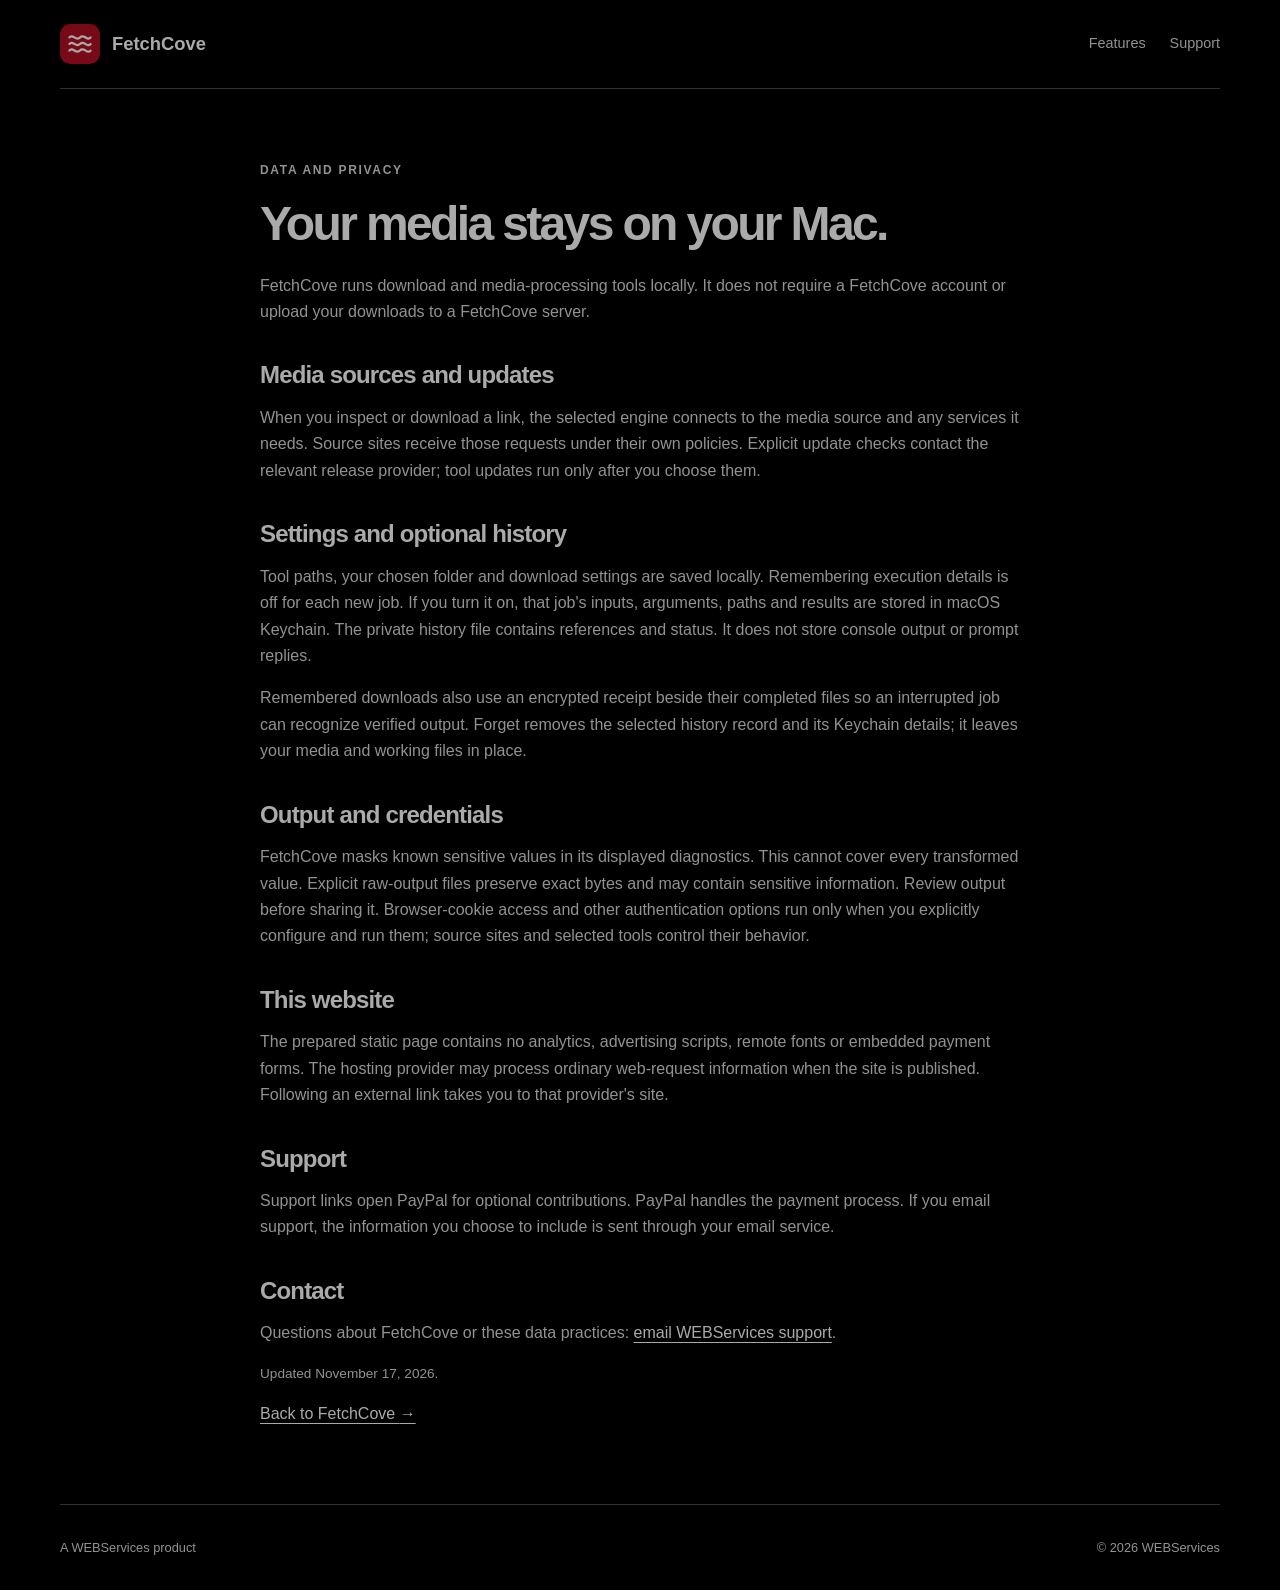
==== docs/privacy.html @ ca46fa92 "Publish FetchCove preview site and funding link" ====
<!doctype html>
<html lang="en">
<head><meta charset="utf-8"><meta name="viewport" content="width=device-width, initial-scale=1"><title>FetchCove — Data and privacy</title><meta name="description" content="How FetchCove handles local settings, optional job history, media sources and external support payments."><meta name="theme-color" content="#000000"><link rel="icon" href="assets/fetchcove.svg" type="image/svg+xml"><link rel="stylesheet" href="styles.css"></head>
<body>
<a class="skip" href="#main">Skip to content</a>
<header class="wrap site-header"><a class="brand" href="./"><img src="assets/fetchcove.svg" width="40" height="40" alt="">FetchCove</a><nav aria-label="Main navigation"><a href="index.html#features">Features</a><a href="index.html#support">Support</a></nav></header>
<main id="main" class="wrap prose">
  <p class="eyebrow">Data and privacy</p><h1>Your media stays on your Mac.</h1>
  <p>FetchCove runs download and media-processing tools locally. It does not require a FetchCove account or upload your downloads to a FetchCove server.</p>
  <h2>Media sources and updates</h2><p>When you inspect or download a link, the selected engine connects to the media source and any services it needs. Source sites receive those requests under their own policies. Explicit update checks contact the relevant release provider; tool updates run only after you choose them.</p>
  <h2>Settings and optional history</h2><p>Tool paths, your chosen folder and download settings are saved locally. Remembering execution details is off for each new job. If you turn it on, that job's inputs, arguments, paths and results are stored in macOS Keychain. The private history file contains references and status. It does not store console output or prompt replies.</p>
  <p>Remembered downloads also use an encrypted receipt beside their completed files so an interrupted job can recognize verified output. Forget removes the selected history record and its Keychain details; it leaves your media and working files in place.</p>
  <h2>Output and credentials</h2><p>FetchCove masks known sensitive values in its displayed diagnostics. This cannot cover every transformed value. Explicit raw-output files preserve exact bytes and may contain sensitive information. Review output before sharing it. Browser-cookie access and other authentication options run only when you explicitly configure and run them; source sites and selected tools control their behavior.</p>
  <h2>This website</h2><p>The prepared static page contains no analytics, advertising scripts, remote fonts or embedded payment forms. The hosting provider may process ordinary web-request information when the site is published. Following an external link takes you to that provider's site.</p>
  <h2>Support</h2><p>Support links open PayPal for optional contributions. PayPal handles the payment process. If you email support, the information you choose to include is sent through your email service.</p>
  <h2>Contact</h2><p>Questions about FetchCove or these data practices: <a href="mailto:beacons_mobile_9k@icloud.com">email WEBServices support</a>.</p>
  <p class="small">Updated November 17, 2026.</p><p><a href="index.html">Back to FetchCove <span aria-hidden="true">→</span></a></p>
</main>
<footer class="wrap site-footer"><span>A WEBServices product</span><span>© 2026 WEBServices</span></footer>
</body></html>
---- docs/styles.css ----
:root {
  color-scheme: dark;
  --bg: #000000;
  --panel: #101215;
  --raised: #171b20;
  --text: #aaaaaa;
  --muted: #929292;
  --line: #30343a;
  --red: #780a17;
  --blue: #142f58;
  --purple: #3e1a6c;
  font-family: -apple-system, BlinkMacSystemFont, "SF Pro Display", "Segoe UI", sans-serif;
}
* { box-sizing: border-box; }
html { scroll-behavior: smooth; scroll-padding-top: 2rem; }
body { margin: 0; background: var(--bg); color: var(--text); line-height: 1.65; -webkit-font-smoothing: antialiased; }
a { color: var(--text); text-underline-offset: .22em; }
a:hover { color: var(--text); text-decoration-thickness: 2px; }
a:focus-visible, button:focus-visible { outline: 3px solid var(--text); outline-offset: 5px; border-radius: 4px; }
.wrap { width: min(1160px, calc(100% - 64px)); margin-inline: auto; }
.skip { position: absolute; top: -100px; left: 20px; z-index: 10; padding: 12px 16px; background: var(--panel); }
.skip:focus { top: 12px; }
.site-header { display: flex; align-items: center; justify-content: space-between; gap: 24px; padding-block: 24px; border-bottom: 1px solid var(--line); }
.brand { display: flex; align-items: center; gap: 12px; color: var(--text); font-size: 1.15rem; font-weight: 750; text-decoration: none; }
.brand img { display: block; border-radius: 9px; }
nav { display: flex; flex-wrap: wrap; gap: 24px; }
nav a { color: var(--muted); text-decoration: none; font-size: .9rem; }
.hero { display: grid; grid-template-columns: .85fr 1.15fr; gap: 40px; align-items: center; padding-block: 76px 80px; }
.hero-copy { min-width: 0; }
.hero-icon { display: block; margin-bottom: 24px; }
.eyebrow, .number { font-size: .75rem; letter-spacing: .14em; text-transform: uppercase; color: var(--muted); font-weight: 700; }
h1 { font-size: clamp(2.8rem, 4.4vw, 4.5rem); line-height: 1.04; letter-spacing: -.055em; margin: 18px 0 24px; }
h2 { font-size: clamp(1.9rem, 3vw, 2.7rem); line-height: 1.15; letter-spacing: -.035em; margin: 12px 0 30px; }
h3 { font-size: 1.2rem; margin: 12px 0; }
.intro { font-size: 1.15rem; color: var(--muted); max-width: 34rem; }
.actions { display: flex; align-items: center; gap: 14px; flex-wrap: wrap; margin-top: 26px; }
.hero-copy .actions { flex-direction: column; align-items: flex-start; gap: 12px; }
.button { display: inline-flex; align-items: center; justify-content: center; gap: 10px; min-height: 48px; padding: 12px 18px; border: 1px solid transparent; border-radius: 12px; color: var(--text); text-decoration: none; font: inherit; font-weight: 650; line-height: 1.35; }
.primary { background: var(--red); }
.secondary { background: var(--blue); }
.support-accent { background: var(--purple); }
.button:hover { color: var(--text); border-color: var(--muted); text-decoration: none; }
.button:disabled { color: var(--text); cursor: not-allowed; opacity: 1; -webkit-text-fill-color: var(--text); }
.button:disabled:hover { border-color: transparent; }
.small { font-size: .85rem; color: var(--muted); }
.hero-art { min-width: 0; width: 100%; max-width: 480px; margin: 0 auto; }
figcaption { text-align: center; color: var(--muted); font-size: .8rem; margin-top: 14px; line-height: 1.5; }
.workflow-art { overflow: hidden; border: 1px solid var(--line); border-radius: 18px; background: var(--panel); box-shadow: 0 24px 70px rgba(0, 0, 0, .45); }
.art-top { display: flex; align-items: center; justify-content: space-between; gap: 12px; padding: 16px; border-bottom: 1px solid var(--line); font-size: .75rem; }
.window-dots { color: var(--muted); letter-spacing: 3px; }
.art-badge { border: 1px solid var(--line); padding: 3px 8px; border-radius: 6px; color: var(--muted); }
.art-body { padding: 28px; }
.art-body h2 { font-size: clamp(1.8rem, 3vw, 2.6rem); margin-bottom: 22px; }
.art-link { display: flex; justify-content: space-between; padding: 15px; border: 1px solid var(--line); border-radius: 9px; background: var(--bg); color: var(--muted); font-size: .85rem; }
.art-choices { display: grid; grid-template-columns: 1fr 1fr; gap: 12px; margin: 18px 0; }
.art-choices div { display: flex; flex-direction: column; gap: 6px; border: 1px solid var(--line); border-radius: 10px; padding: 15px; }
.art-choices div:first-child { border-color: #71414a; }
.art-choices span { font-size: 1.5rem; }
.art-choices strong { font-size: .9rem; }
.art-choices small { font-size: .7rem; color: var(--muted); }
.art-row { display: flex; justify-content: space-between; flex-wrap: wrap; gap: 8px; padding: 12px 0; border-top: 1px solid var(--line); font-size: .75rem; }
.art-row span { color: var(--muted); }
.art-action { display: flex; justify-content: space-between; gap: 12px; margin-top: 16px; padding: 15px; border-radius: 10px; background: var(--red); font-size: .85rem; font-weight: 650; }
.release-panel { display: flex; align-items: center; justify-content: space-between; gap: 32px; padding: 28px 32px; border: 1px solid var(--line); border-left: 3px solid #71414a; border-radius: 14px; background: var(--panel); }
.release-panel h2 { font-size: 1.55rem; margin: 6px 0 10px; }
.release-panel p { max-width: 700px; margin: 0; color: var(--muted); }
.release-panel .button { flex-shrink: 0; }
.section { padding-block: 72px; }
.section + .section { border-top: 1px solid var(--line); }
.features { display: grid; grid-template-columns: repeat(3, minmax(0, 1fr)); border: 1px solid var(--line); border-radius: 16px; overflow: hidden; }
.features article { padding: 28px; background: var(--panel); }
.features article + article { border-left: 1px solid var(--line); }
.features p, .section-intro, .quiet-panel p, .prose p, .detail-card p, .detail-card li { color: var(--muted); }
.features p { margin-bottom: 0; }
.section-intro { max-width: 720px; }
.screenshot-grid { display: grid; grid-template-columns: repeat(2, minmax(0, 1fr)); gap: 28px; margin-top: 30px; }
.app-capture { margin: 32px 0 0; }
.app-capture img { display: block; width: 100%; height: auto; border: 1px solid var(--line); border-radius: 14px; }
.detail-card { min-width: 0; padding: 28px; border: 1px solid var(--line); border-radius: 14px; background: var(--panel); }
.detail-card ol { padding-left: 22px; }
.detail-card li + li { margin-top: 15px; }
.quiet-panel { display: grid; grid-template-columns: 1fr 1fr; gap: 44px; padding: 36px; background: var(--panel); border: 1px solid var(--line); border-radius: 16px; }
.quiet-panel h2 { margin: 0; }
.quiet-panel p:first-child { margin-top: 0; }
.site-footer { display: flex; align-items: center; flex-wrap: wrap; gap: 24px; justify-content: space-between; padding-block: 32px; border-top: 1px solid var(--line); font-size: .8rem; color: var(--muted); }
.site-footer nav { gap: 18px; }
.site-footer nav a { font-size: .8rem; }
.prose { max-width: 760px; padding-block: 60px; }
.prose h1 { font-size: 3rem; }
.prose h2 { font-size: 1.5rem; margin-top: 36px; margin-bottom: 16px; }
@media (max-width: 980px) {
  .hero { grid-template-columns: 1fr; gap: 30px; }
  .hero-copy { max-width: 700px; }
  .hero-icon { width: 96px; height: 96px; }
  .release-panel { align-items: flex-start; flex-direction: column; }
  .features { grid-template-columns: 1fr; }
  .features article + article { border-left: 0; border-top: 1px solid var(--line); }
}
@media (max-width: 640px) {
  .screenshot-grid { grid-template-columns: 1fr; }
  .wrap { width: calc(100% - 36px); }
  .site-header { flex-wrap: wrap; gap: 16px; }
  nav { gap: 18px; }
  .hero { padding-block: 44px; }
  h1 { font-size: clamp(2.5rem, 9vw, 3.5rem); }
  .section { padding-block: 44px; }
  .quiet-panel { grid-template-columns: 1fr; padding: 24px; gap: 24px; }
  .release-panel { padding: 24px; }
  .site-footer { align-items: flex-start; flex-direction: column; }
  .prose h1 { font-size: 2.4rem; }
  .art-body { padding: 20px; }
}
@media (prefers-reduced-motion: reduce) { html { scroll-behavior: auto; } }
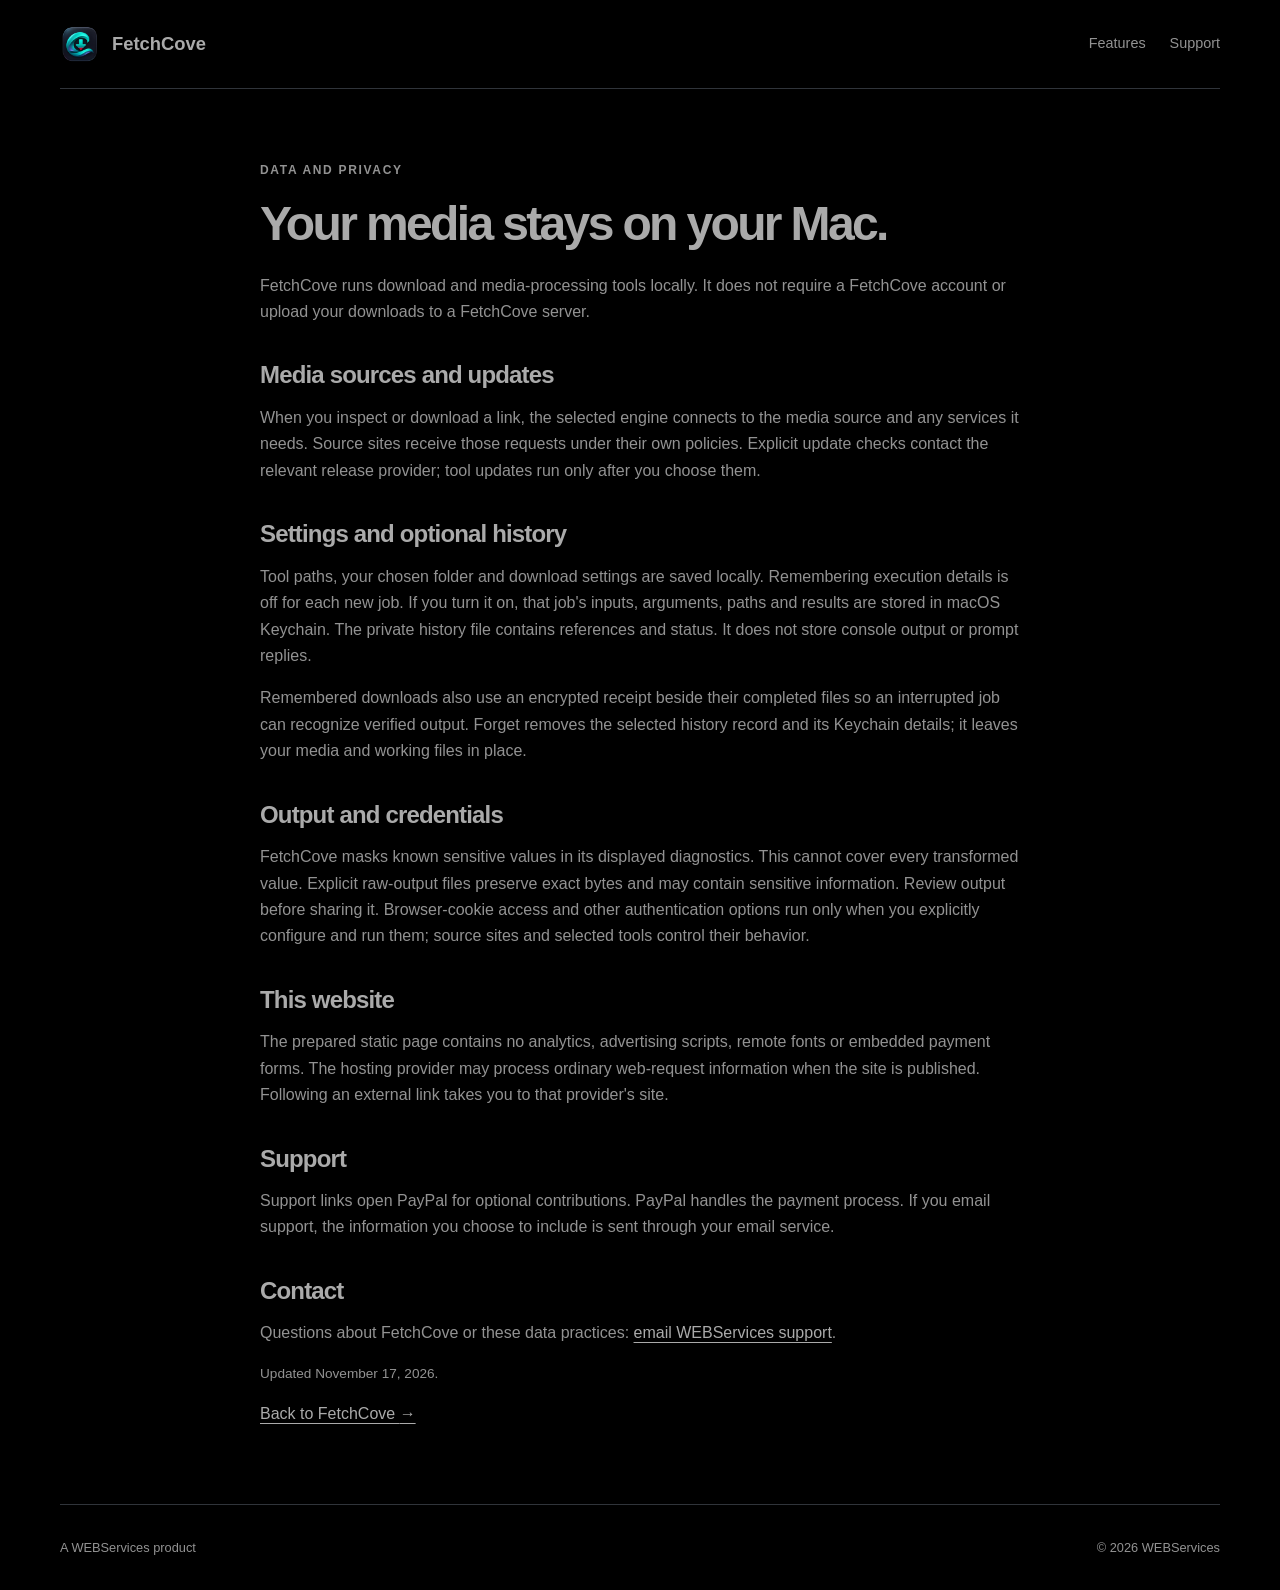
==== commit d6c13a92: "Use FetchCove app icon and Full HD screenshot on Pages" ====
--- a/docs/privacy.html
+++ b/docs/privacy.html
@@ -1,9 +1,9 @@
 <!doctype html>
 <html lang="en">
-<head><meta charset="utf-8"><meta name="viewport" content="width=device-width, initial-scale=1"><title>FetchCove — Data and privacy</title><meta name="description" content="How FetchCove handles local settings, optional job history, media sources and external support payments."><meta name="theme-color" content="#000000"><link rel="icon" href="assets/fetchcove.svg" type="image/svg+xml"><link rel="stylesheet" href="styles.css"></head>
+<head><meta charset="utf-8"><meta name="viewport" content="width=device-width, initial-scale=1"><title>FetchCove — Data and privacy</title><meta name="description" content="How FetchCove handles local settings, optional job history, media sources and external support payments."><meta name="theme-color" content="#000000"><link rel="icon" href="assets/fetchcove-app-icon.png" type="image/png"><link rel="stylesheet" href="styles.css"></head>
 <body>
 <a class="skip" href="#main">Skip to content</a>
-<header class="wrap site-header"><a class="brand" href="./"><img src="assets/fetchcove.svg" width="40" height="40" alt="">FetchCove</a><nav aria-label="Main navigation"><a href="index.html#features">Features</a><a href="index.html#support">Support</a></nav></header>
+<header class="wrap site-header"><a class="brand" href="./"><img src="assets/fetchcove-app-icon.png" width="40" height="40" alt="">FetchCove</a><nav aria-label="Main navigation"><a href="index.html#features">Features</a><a href="index.html#support">Support</a></nav></header>
 <main id="main" class="wrap prose">
   <p class="eyebrow">Data and privacy</p><h1>Your media stays on your Mac.</h1>
   <p>FetchCove runs download and media-processing tools locally. It does not require a FetchCove account or upload your downloads to a FetchCove server.</p>
